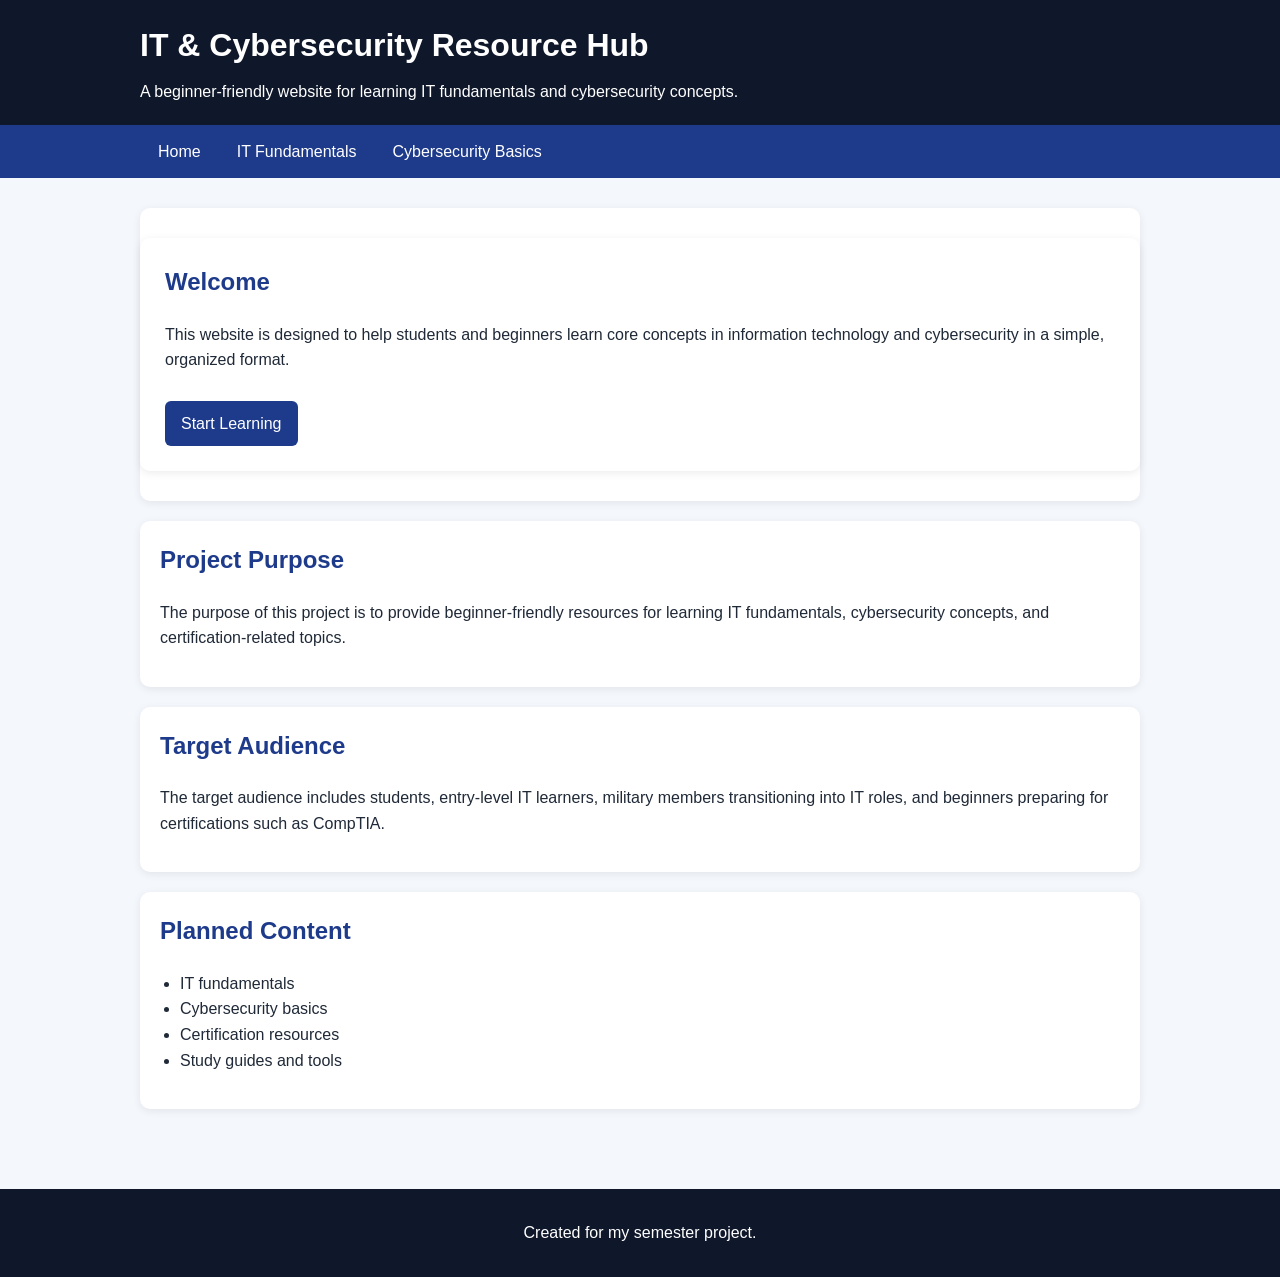
==== index.html @ 65632425 "Fixed a Bug I accidentally ".html.html"" ====
<!DOCTYPE html>
<html lang="en">
<head>
  <meta charset="UTF-8">
  <meta name="viewport" content="width=device-width, initial-scale=1.0">
  <title>Semester Project - IT & Cybersecurity Resource Hub</title>
  <link rel="stylesheet" href="style.css">
</head>
<body>
  <header>
    <div class="container">
      <h1>IT & Cybersecurity Resource Hub</h1>
      <p>A beginner-friendly website for learning IT fundamentals and cybersecurity concepts.</p>
    </div>
  </header>

  <nav>
    <div class="container">
      <ul>
        <li><a href="index.html">Home</a></li>
        <li><a href="fundamentals.html">IT Fundamentals</a></li>
        <li><a href="cybersecurity.html">Cybersecurity Basics</a></li>
      </ul>
    </div>
  </nav>

  <main>
    <div class="container">
      <section class="hero">
        <div class="hero-text">
          <h2>Welcome</h2>
          <p>
            This website is designed to help students and beginners learn core concepts in information
            technology and cybersecurity in a simple, organized format.
          </p>
          <a class="button-link" href="fundamentals.html">Start Learning</a>
        </div>
      </section>

      <section>
        <h2>Project Purpose</h2>
        <p>
          The purpose of this project is to provide beginner-friendly resources for learning IT
          fundamentals, cybersecurity concepts, and certification-related topics.
        </p>
      </section>

      <section>
        <h2>Target Audience</h2>
        <p>
          The target audience includes students, entry-level IT learners, military members transitioning
          into IT roles, and beginners preparing for certifications such as CompTIA.
        </p>
      </section>

      <section>
        <h2>Planned Content</h2>
        <ul>
          <li>IT fundamentals</li>
          <li>Cybersecurity basics</li>
          <li>Certification resources</li>
          <li>Study guides and tools</li>
        </ul>
      </section>
    </div>
  </main>

  <footer>
    <div class="container">
      <p>Created for my semester project.</p>
    </div>
  </footer>
</body>
</html>
---- style.css ----
* {
  box-sizing: border-box;
}

body {
  margin: 0;
  font-family: Arial, Helvetica, sans-serif;
  line-height: 1.6;
  background-color: #f4f7fb;
  color: #1f2937;
}

header {
  background-color: #0f172a;
  color: white;
  padding: 20px 0;
}

.container {
  width: 90%;
  max-width: 1000px;
  margin: 0 auto;
}

header h1 {
  margin: 0;
  font-size: 2rem;
}

header p {
  margin: 8px 0 0;
}

nav {
  background-color: #1e3a8a;
}

nav ul {
  list-style: none;
  margin: 0;
  padding: 0;
  display: flex;
  flex-wrap: wrap;
}

nav li {
  margin: 0;
}

nav a {
  display: block;
  color: white;
  text-decoration: none;
  padding: 14px 18px;
}

nav a:hover {
  background-color: #2563eb;
}

main {
  padding: 30px 0;
}

section,
.card {
  background: white;
  margin-bottom: 20px;
  padding: 20px;
  border-radius: 10px;
  box-shadow: 0 2px 8px rgba(0, 0, 0, 0.08);
}

h2 {
  color: #1e3a8a;
  margin-top: 0;
}

ul {
  padding-left: 20px;
}

footer {
  background-color: #0f172a;
  color: white;
  text-align: center;
  padding: 15px 0;
  margin-top: 30px;
}

.hero {
  padding: 30px 0;
}

.hero-text {
  background: white;
  padding: 25px;
  border-radius: 10px;
  box-shadow: 0 2px 8px rgba(0, 0, 0, 0.08);
}

.button-link {
  display: inline-block;
  margin-top: 12px;
  background-color: #1e3a8a;
  color: white;
  text-decoration: none;
  padding: 10px 16px;
  border-radius: 6px;
}

.button-link:hover {
  background-color: #2563eb;
}

@media (max-width: 600px) {
  header h1 {
    font-size: 1.5rem;
  }

  nav ul {
    flex-direction: column;
  }
}
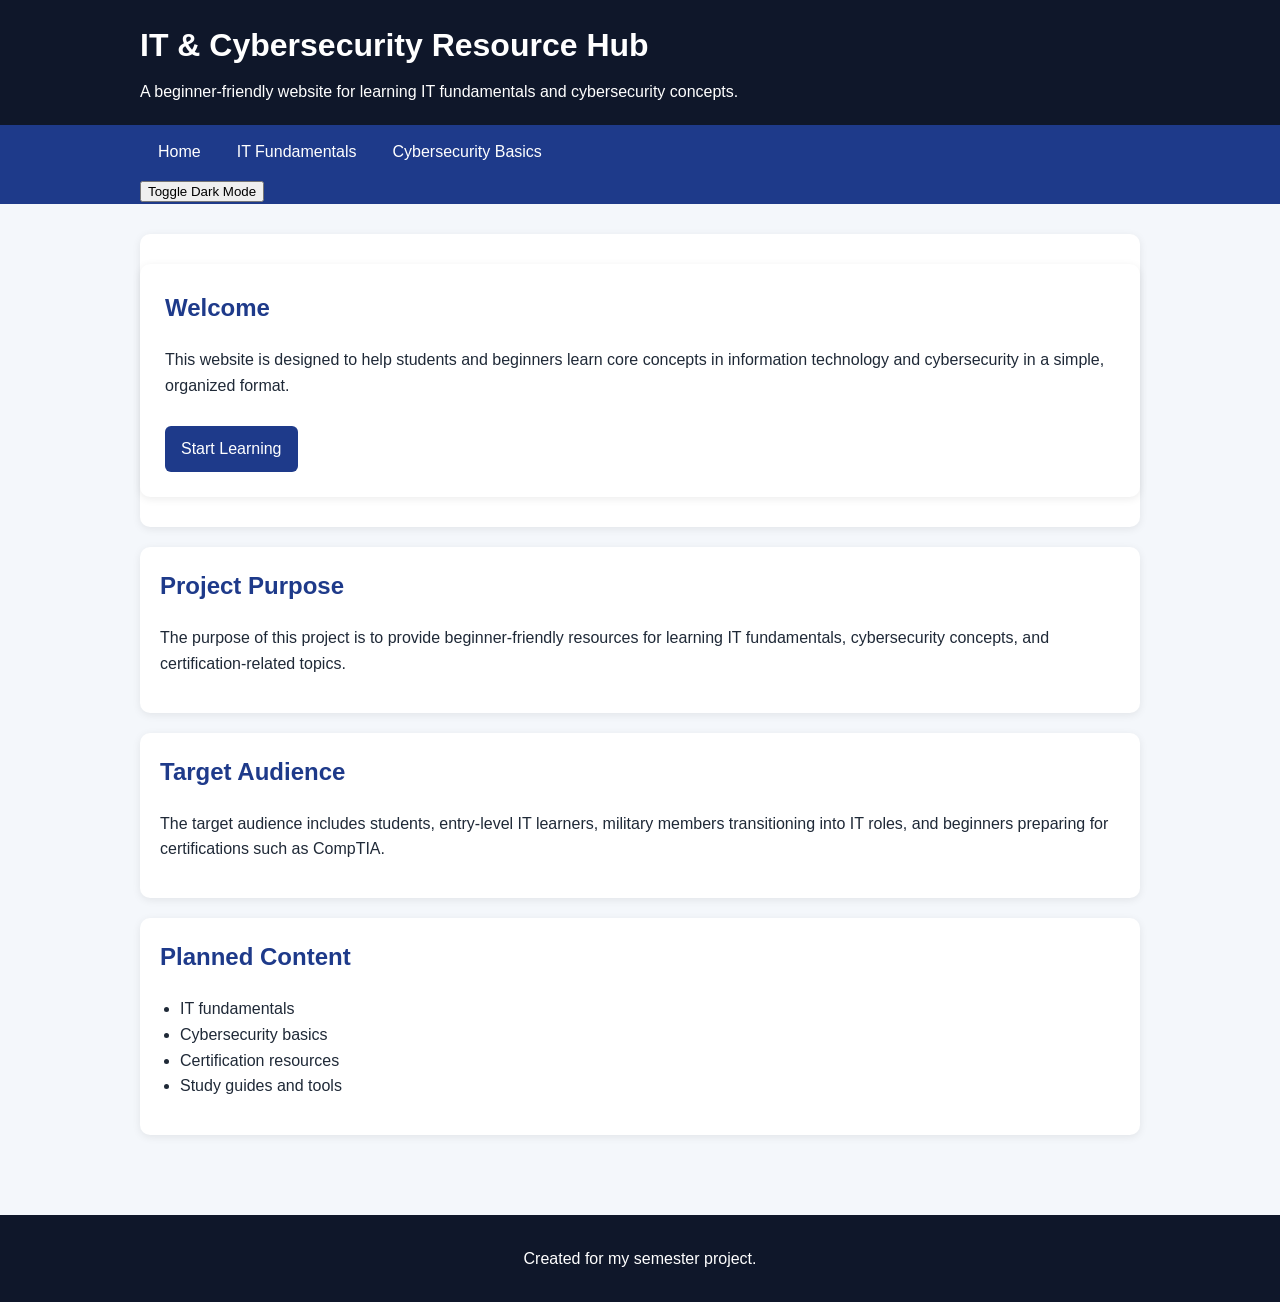
==== commit 4d6ed9ae: "Index Adding Feature" ====
--- a/index.html
+++ b/index.html
@@ -15,12 +15,13 @@
   </header>
 
   <nav>
-    <div class="container">
+    <div class="container nav-container">
       <ul>
         <li><a href="index.html">Home</a></li>
         <li><a href="fundamentals.html">IT Fundamentals</a></li>
         <li><a href="cybersecurity.html">Cybersecurity Basics</a></li>
       </ul>
+      <button id="theme-toggle">Toggle Dark Mode</button>
     </div>
   </nav>
 
@@ -30,8 +31,8 @@
         <div class="hero-text">
           <h2>Welcome</h2>
           <p>
-            This website is designed to help students and beginners learn core concepts in information
-            technology and cybersecurity in a simple, organized format.
+            This website is designed to help students and beginners learn core concepts in
+            information technology and cybersecurity in a simple, organized format.
           </p>
           <a class="button-link" href="fundamentals.html">Start Learning</a>
         </div>
@@ -48,8 +49,8 @@
       <section>
         <h2>Target Audience</h2>
         <p>
-          The target audience includes students, entry-level IT learners, military members transitioning
-          into IT roles, and beginners preparing for certifications such as CompTIA.
+          The target audience includes students, entry-level IT learners, military members
+          transitioning into IT roles, and beginners preparing for certifications such as CompTIA.
         </p>
       </section>
 
@@ -70,5 +71,23 @@
       <p>Created for my semester project.</p>
     </div>
   </footer>
+
+  <script>
+    const toggleButton = document.getElementById("theme-toggle");
+
+    if (localStorage.getItem("theme") === "dark") {
+      document.body.classList.add("dark-mode");
+    }
+
+    toggleButton.addEventListener("click", () => {
+      document.body.classList.toggle("dark-mode");
+
+      if (document.body.classList.contains("dark-mode")) {
+        localStorage.setItem("theme", "dark");
+      } else {
+        localStorage.setItem("theme", "light");
+      }
+    });
+  </script>
 </body>
 </html>
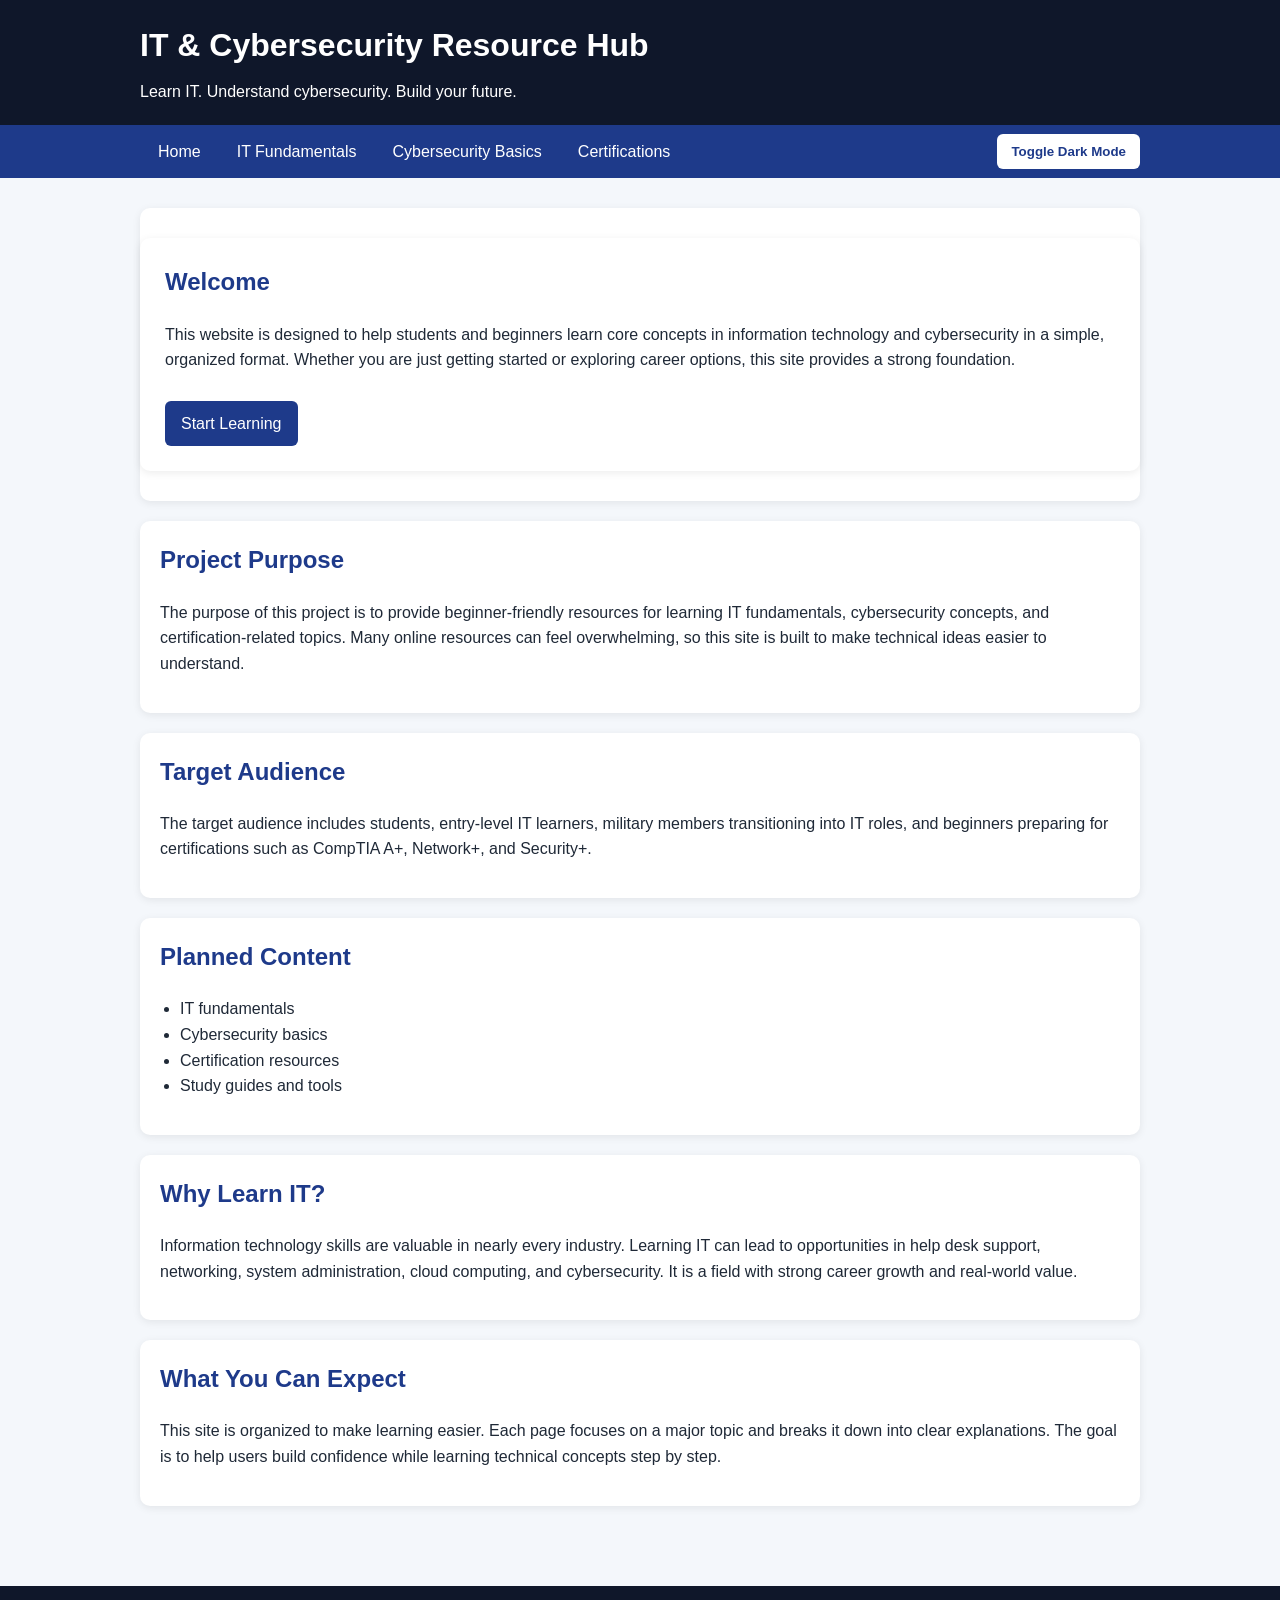
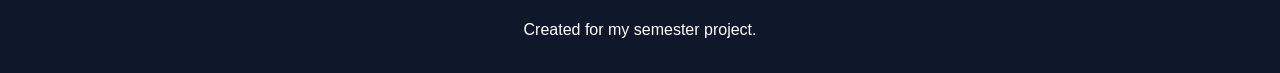
==== commit 232a53bd: "Updated Index Made it more of a now and relevant index setup" ====
--- a/index.html
+++ b/index.html
@@ -3,14 +3,14 @@
 <head>
   <meta charset="UTF-8">
   <meta name="viewport" content="width=device-width, initial-scale=1.0">
-  <title>Semester Project - IT & Cybersecurity Resource Hub</title>
+  <title>IT & Cybersecurity Resource Hub</title>
   <link rel="stylesheet" href="style.css">
 </head>
 <body>
   <header>
     <div class="container">
       <h1>IT & Cybersecurity Resource Hub</h1>
-      <p>A beginner-friendly website for learning IT fundamentals and cybersecurity concepts.</p>
+      <p>Learn IT. Understand cybersecurity. Build your future.</p>
     </div>
   </header>
 
@@ -20,6 +20,7 @@
         <li><a href="index.html">Home</a></li>
         <li><a href="fundamentals.html">IT Fundamentals</a></li>
         <li><a href="cybersecurity.html">Cybersecurity Basics</a></li>
+        <li><a href="certifications.html">Certifications</a></li>
       </ul>
       <button id="theme-toggle">Toggle Dark Mode</button>
     </div>
@@ -32,7 +33,9 @@
           <h2>Welcome</h2>
           <p>
             This website is designed to help students and beginners learn core concepts in
-            information technology and cybersecurity in a simple, organized format.
+            information technology and cybersecurity in a simple, organized format. Whether
+            you are just getting started or exploring career options, this site provides a
+            strong foundation.
           </p>
           <a class="button-link" href="fundamentals.html">Start Learning</a>
         </div>
@@ -42,7 +45,9 @@
         <h2>Project Purpose</h2>
         <p>
           The purpose of this project is to provide beginner-friendly resources for learning IT
-          fundamentals, cybersecurity concepts, and certification-related topics.
+          fundamentals, cybersecurity concepts, and certification-related topics. Many online
+          resources can feel overwhelming, so this site is built to make technical ideas easier
+          to understand.
         </p>
       </section>
 
@@ -50,7 +55,8 @@
         <h2>Target Audience</h2>
         <p>
           The target audience includes students, entry-level IT learners, military members
-          transitioning into IT roles, and beginners preparing for certifications such as CompTIA.
+          transitioning into IT roles, and beginners preparing for certifications such as
+          CompTIA A+, Network+, and Security+.
         </p>
       </section>
 
@@ -62,6 +68,24 @@
           <li>Certification resources</li>
           <li>Study guides and tools</li>
         </ul>
+      </section>
+
+      <section>
+        <h2>Why Learn IT?</h2>
+        <p>
+          Information technology skills are valuable in nearly every industry. Learning IT can
+          lead to opportunities in help desk support, networking, system administration, cloud
+          computing, and cybersecurity. It is a field with strong career growth and real-world value.
+        </p>
+      </section>
+
+      <section>
+        <h2>What You Can Expect</h2>
+        <p>
+          This site is organized to make learning easier. Each page focuses on a major topic and
+          breaks it down into clear explanations. The goal is to help users build confidence while
+          learning technical concepts step by step.
+        </p>
       </section>
     </div>
   </main>
--- a/style.css
+++ b/style.css
@@ -35,6 +35,13 @@
   background-color: #1e3a8a;
 }
 
+.nav-container {
+  display: flex;
+  justify-content: space-between;
+  align-items: center;
+  flex-wrap: wrap;
+}
+
 nav ul {
   list-style: none;
   margin: 0;
@@ -56,6 +63,21 @@
 
 nav a:hover {
   background-color: #2563eb;
+}
+
+#theme-toggle {
+  background-color: white;
+  color: #1e3a8a;
+  border: none;
+  padding: 10px 14px;
+  border-radius: 6px;
+  cursor: pointer;
+  font-weight: bold;
+  margin: 8px 0;
+}
+
+#theme-toggle:hover {
+  background-color: #dbeafe;
 }
 
 main {
@@ -113,6 +135,39 @@
   background-color: #2563eb;
 }
 
+body.dark-mode {
+  background-color: #0b1120;
+  color: #e5e7eb;
+}
+
+body.dark-mode header {
+  background-color: #020617;
+}
+
+body.dark-mode nav {
+  background-color: #111827;
+}
+
+body.dark-mode section,
+body.dark-mode .card,
+body.dark-mode .hero-text {
+  background-color: #1f2937;
+  color: #e5e7eb;
+}
+
+body.dark-mode h2 {
+  color: #93c5fd;
+}
+
+body.dark-mode footer {
+  background-color: #020617;
+}
+
+body.dark-mode #theme-toggle {
+  background-color: #334155;
+  color: white;
+}
+
 @media (max-width: 600px) {
   header h1 {
     font-size: 1.5rem;
@@ -121,4 +176,8 @@
   nav ul {
     flex-direction: column;
   }
+
+  .nav-container {
+    align-items: flex-start;
+  }
 }
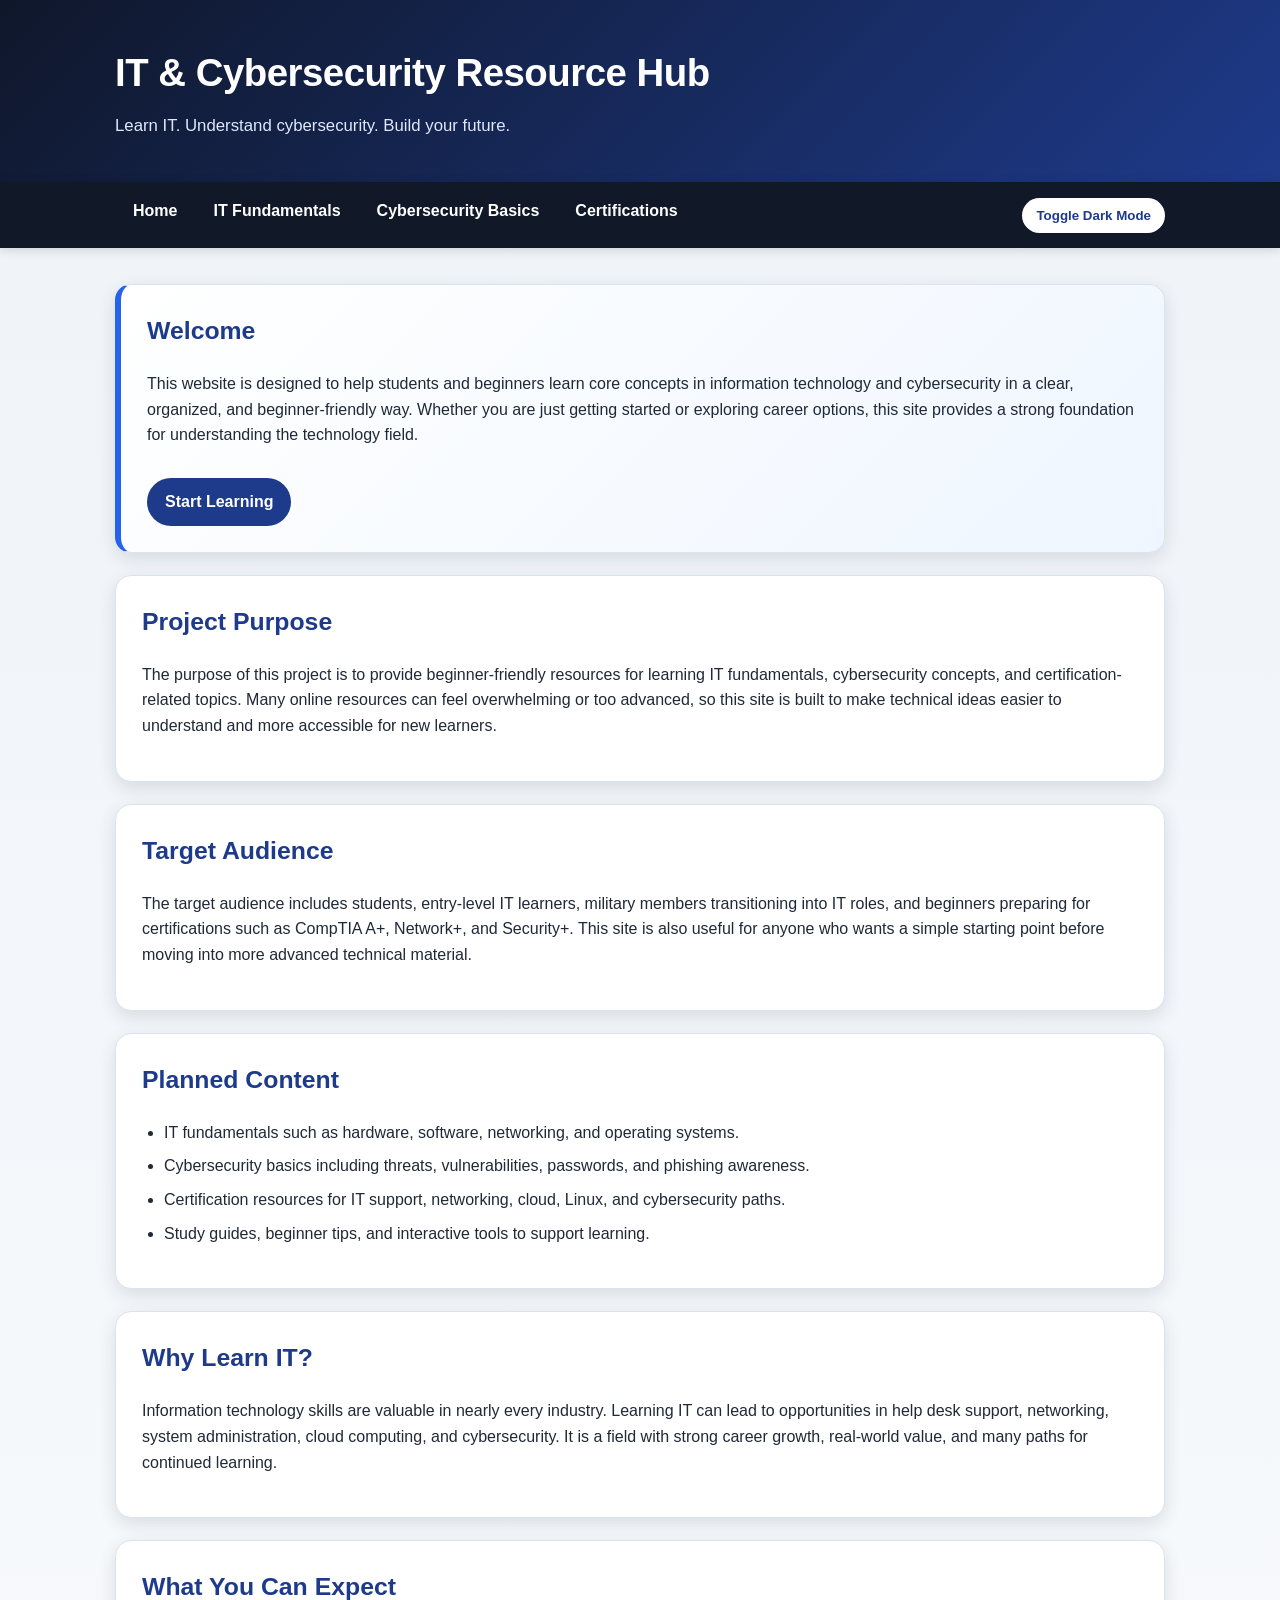
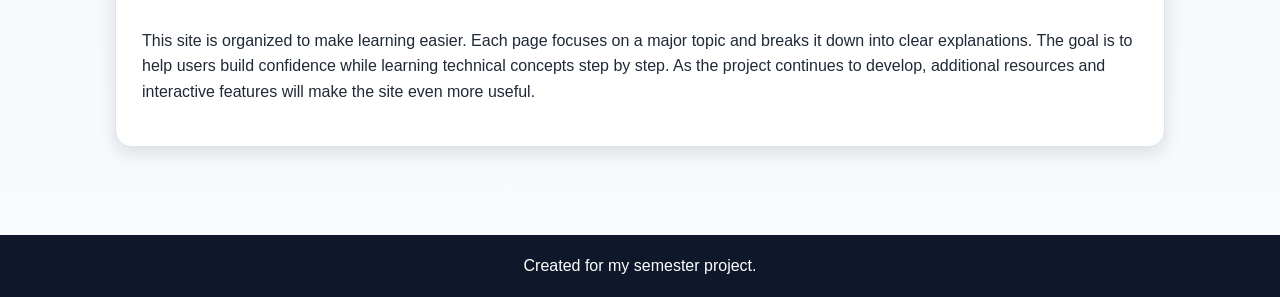
==== commit a7ce9576: "Final Index Hopefully" ====
--- a/index.html
+++ b/index.html
@@ -33,9 +33,9 @@
           <h2>Welcome</h2>
           <p>
             This website is designed to help students and beginners learn core concepts in
-            information technology and cybersecurity in a simple, organized format. Whether
-            you are just getting started or exploring career options, this site provides a
-            strong foundation.
+            information technology and cybersecurity in a clear, organized, and beginner-friendly way.
+            Whether you are just getting started or exploring career options, this site provides a
+            strong foundation for understanding the technology field.
           </p>
           <a class="button-link" href="fundamentals.html">Start Learning</a>
         </div>
@@ -46,8 +46,8 @@
         <p>
           The purpose of this project is to provide beginner-friendly resources for learning IT
           fundamentals, cybersecurity concepts, and certification-related topics. Many online
-          resources can feel overwhelming, so this site is built to make technical ideas easier
-          to understand.
+          resources can feel overwhelming or too advanced, so this site is built to make technical
+          ideas easier to understand and more accessible for new learners.
         </p>
       </section>
 
@@ -56,17 +56,18 @@
         <p>
           The target audience includes students, entry-level IT learners, military members
           transitioning into IT roles, and beginners preparing for certifications such as
-          CompTIA A+, Network+, and Security+.
+          CompTIA A+, Network+, and Security+. This site is also useful for anyone who wants
+          a simple starting point before moving into more advanced technical material.
         </p>
       </section>
 
       <section>
         <h2>Planned Content</h2>
         <ul>
-          <li>IT fundamentals</li>
-          <li>Cybersecurity basics</li>
-          <li>Certification resources</li>
-          <li>Study guides and tools</li>
+          <li>IT fundamentals such as hardware, software, networking, and operating systems.</li>
+          <li>Cybersecurity basics including threats, vulnerabilities, passwords, and phishing awareness.</li>
+          <li>Certification resources for IT support, networking, cloud, Linux, and cybersecurity paths.</li>
+          <li>Study guides, beginner tips, and interactive tools to support learning.</li>
         </ul>
       </section>
 
@@ -75,7 +76,8 @@
         <p>
           Information technology skills are valuable in nearly every industry. Learning IT can
           lead to opportunities in help desk support, networking, system administration, cloud
-          computing, and cybersecurity. It is a field with strong career growth and real-world value.
+          computing, and cybersecurity. It is a field with strong career growth, real-world value,
+          and many paths for continued learning.
         </p>
       </section>
 
@@ -84,7 +86,8 @@
         <p>
           This site is organized to make learning easier. Each page focuses on a major topic and
           breaks it down into clear explanations. The goal is to help users build confidence while
-          learning technical concepts step by step.
+          learning technical concepts step by step. As the project continues to develop, additional
+          resources and interactive features will make the site even more useful.
         </p>
       </section>
     </div>
--- a/style.css
+++ b/style.css
@@ -1,38 +1,58 @@
 * {
   box-sizing: border-box;
+}
+
+:root {
+  --navy: #0f172a;
+  --blue: #1e3a8a;
+  --bright-blue: #2563eb;
+  --light-blue: #dbeafe;
+  --background: #eef3f8;
+  --card: #ffffff;
+  --text: #1f2937;
+  --muted: #475569;
+  --border: #dbe3ee;
+  --shadow: rgba(15, 23, 42, 0.12);
 }
 
 body {
   margin: 0;
   font-family: Arial, Helvetica, sans-serif;
   line-height: 1.6;
-  background-color: #f4f7fb;
-  color: #1f2937;
+  background: linear-gradient(180deg, #eef3f8 0%, #f8fafc 100%);
+  color: var(--text);
 }
 
 header {
-  background-color: #0f172a;
-  color: white;
-  padding: 20px 0;
+  background: linear-gradient(135deg, #0f172a, #1e3a8a);
+  color: white;
+  padding: 42px 0;
 }
 
 .container {
   width: 90%;
-  max-width: 1000px;
+  max-width: 1050px;
   margin: 0 auto;
 }
 
 header h1 {
   margin: 0;
-  font-size: 2rem;
+  font-size: 2.4rem;
+  letter-spacing: -0.5px;
 }
 
 header p {
-  margin: 8px 0 0;
+  margin: 10px 0 0;
+  font-size: 1.05rem;
+  color: #e0e7ff;
 }
 
 nav {
-  background-color: #1e3a8a;
+  background-color: #111827;
+  position: sticky;
+  top: 0;
+  z-index: 10;
+  box-shadow: 0 2px 10px rgba(0, 0, 0, 0.15);
 }
 
 .nav-container {
@@ -47,111 +67,198 @@
   margin: 0;
   padding: 0;
   display: flex;
-  flex-wrap: wrap;
-}
-
-nav li {
-  margin: 0;
 }
 
 nav a {
   display: block;
   color: white;
   text-decoration: none;
-  padding: 14px 18px;
+  padding: 16px 18px;
+  font-weight: bold;
+  transition: background-color 0.2s ease, color 0.2s ease;
 }
 
 nav a:hover {
-  background-color: #2563eb;
+  background-color: var(--bright-blue);
 }
 
 #theme-toggle {
   background-color: white;
-  color: #1e3a8a;
+  color: var(--blue);
   border: none;
   padding: 10px 14px;
-  border-radius: 6px;
+  border-radius: 999px;
   cursor: pointer;
   font-weight: bold;
   margin: 8px 0;
+  transition: transform 0.2s ease, background-color 0.2s ease;
 }
 
 #theme-toggle:hover {
-  background-color: #dbeafe;
+  background-color: var(--light-blue);
+  transform: translateY(-1px);
 }
 
 main {
-  padding: 30px 0;
+  padding: 36px 0;
 }
 
 section,
 .card {
-  background: white;
-  margin-bottom: 20px;
-  padding: 20px;
-  border-radius: 10px;
-  box-shadow: 0 2px 8px rgba(0, 0, 0, 0.08);
+  background: var(--card);
+  margin-bottom: 22px;
+  padding: 26px;
+  border-radius: 16px;
+  box-shadow: 0 6px 18px var(--shadow);
+  border: 1px solid var(--border);
+}
+
+.hero {
+  background: linear-gradient(135deg, #ffffff, #eff6ff);
+  border-left: 6px solid var(--bright-blue);
+}
+
+.hero-text {
+  background: transparent;
+  box-shadow: none;
+  border: none;
+  padding: 0;
 }
 
 h2 {
-  color: #1e3a8a;
+  color: var(--blue);
   margin-top: 0;
+  font-size: 1.55rem;
+}
+
+p {
+  color: var(--text);
 }
 
 ul {
-  padding-left: 20px;
-}
-
-footer {
-  background-color: #0f172a;
-  color: white;
-  text-align: center;
-  padding: 15px 0;
-  margin-top: 30px;
-}
-
-.hero {
-  padding: 30px 0;
-}
-
-.hero-text {
-  background: white;
-  padding: 25px;
-  border-radius: 10px;
-  box-shadow: 0 2px 8px rgba(0, 0, 0, 0.08);
+  padding-left: 22px;
+}
+
+li {
+  margin-bottom: 8px;
 }
 
 .button-link {
   display: inline-block;
-  margin-top: 12px;
-  background-color: #1e3a8a;
+  margin-top: 14px;
+  background-color: var(--blue);
   color: white;
   text-decoration: none;
-  padding: 10px 16px;
-  border-radius: 6px;
+  padding: 11px 18px;
+  border-radius: 999px;
+  font-weight: bold;
+  transition: background-color 0.2s ease, transform 0.2s ease;
 }
 
 .button-link:hover {
-  background-color: #2563eb;
+  background-color: var(--bright-blue);
+  transform: translateY(-1px);
+}
+
+.search-box {
+  width: 100%;
+  padding: 13px;
+  border: 2px solid var(--blue);
+  border-radius: 10px;
+  font-size: 1rem;
+  margin-top: 10px;
+}
+
+.search-box:focus {
+  outline: none;
+  border-color: var(--bright-blue);
+  box-shadow: 0 0 8px rgba(37, 99, 235, 0.35);
+}
+
+.filter-row {
+  display: flex;
+  gap: 16px;
+  flex-wrap: wrap;
+  margin-top: 16px;
+}
+
+.filter-row div {
+  flex: 1;
+  min-width: 200px;
+}
+
+.filter-row label {
+  display: block;
+  font-weight: bold;
+  margin-bottom: 6px;
+  color: var(--blue);
+}
+
+.filter-select {
+  width: 100%;
+  padding: 11px;
+  border: 2px solid var(--blue);
+  border-radius: 10px;
+  font-size: 1rem;
+  background-color: white;
+}
+
+.tag-row {
+  margin: 8px 0 14px;
+}
+
+.tag {
+  display: inline-block;
+  background-color: var(--light-blue);
+  color: var(--blue);
+  padding: 6px 11px;
+  border-radius: 999px;
+  font-size: 0.85rem;
+  font-weight: bold;
+  margin-right: 6px;
+  margin-bottom: 6px;
+}
+
+footer {
+  background-color: var(--navy);
+  color: white;
+  text-align: center;
+  padding: 18px 0;
+  margin-top: 30px;
+}
+
+footer p {
+  color: white;
+  margin: 0;
 }
 
 body.dark-mode {
-  background-color: #0b1120;
+  background: linear-gradient(180deg, #020617 0%, #0b1120 100%);
   color: #e5e7eb;
 }
 
 body.dark-mode header {
+  background: linear-gradient(135deg, #020617, #111827);
+}
+
+body.dark-mode nav,
+body.dark-mode footer {
   background-color: #020617;
 }
 
-body.dark-mode nav {
+body.dark-mode section,
+body.dark-mode .card {
   background-color: #111827;
-}
-
-body.dark-mode section,
-body.dark-mode .card,
-body.dark-mode .hero-text {
-  background-color: #1f2937;
+  color: #e5e7eb;
+  border-color: #334155;
+}
+
+body.dark-mode .hero {
+  background: linear-gradient(135deg, #111827, #1e293b);
+}
+
+body.dark-mode p,
+body.dark-mode li {
   color: #e5e7eb;
 }
 
@@ -159,25 +266,56 @@
   color: #93c5fd;
 }
 
-body.dark-mode footer {
-  background-color: #020617;
-}
-
 body.dark-mode #theme-toggle {
   background-color: #334155;
   color: white;
 }
 
-@media (max-width: 600px) {
+body.dark-mode .search-box,
+body.dark-mode .filter-select {
+  background-color: #020617;
+  color: #e5e7eb;
+  border-color: #93c5fd;
+}
+
+body.dark-mode .filter-row label {
+  color: #93c5fd;
+}
+
+body.dark-mode .tag {
+  background-color: #334155;
+  color: #e5e7eb;
+}
+
+@media (max-width: 700px) {
+  header {
+    padding: 30px 0;
+  }
+
   header h1 {
-    font-size: 1.5rem;
+    font-size: 1.7rem;
   }
 
   nav ul {
     flex-direction: column;
+    width: 100%;
   }
 
   .nav-container {
     align-items: flex-start;
   }
+
+  nav a {
+    padding: 12px 14px;
+  }
+
+  #theme-toggle {
+    margin-left: 14px;
+    margin-bottom: 12px;
+  }
+
+  section,
+  .card {
+    padding: 20px;
+  }
 }
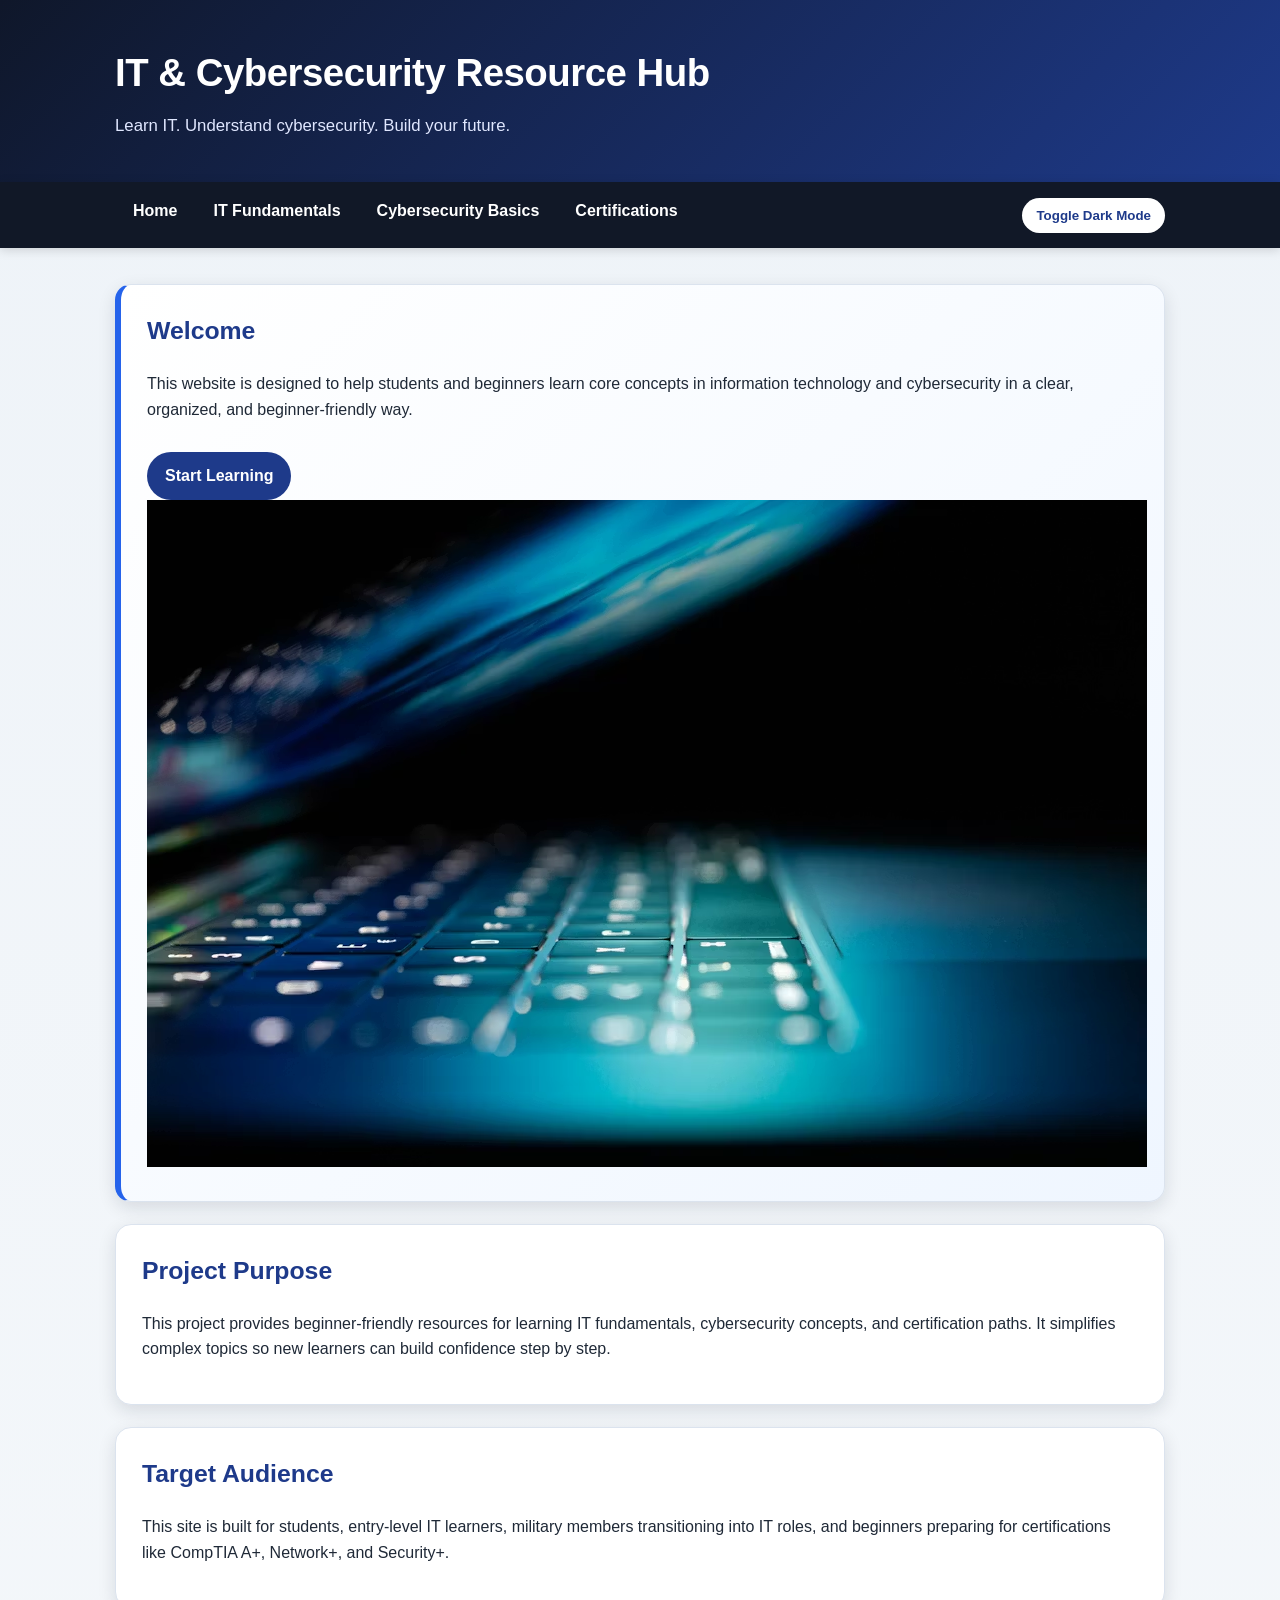
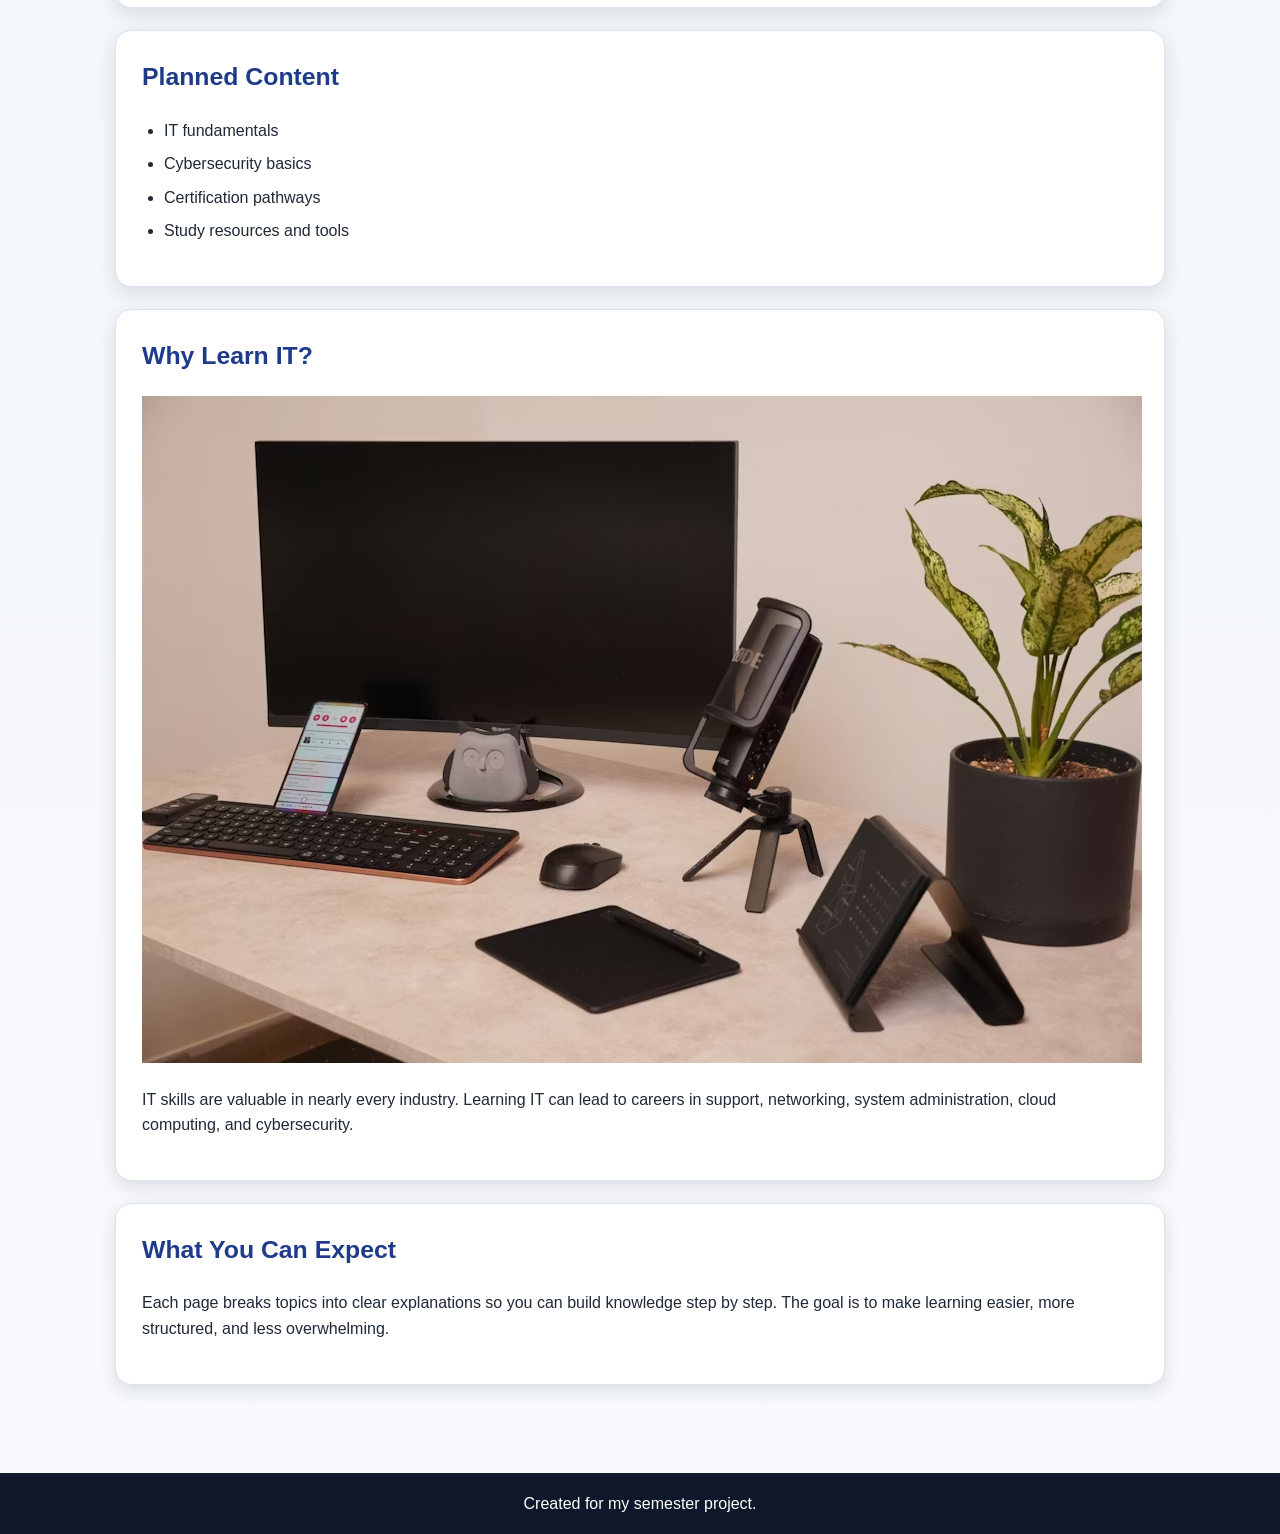
==== commit 8f1ab466: "Dazzle added" ====
--- a/index.html
+++ b/index.html
@@ -7,6 +7,7 @@
   <link rel="stylesheet" href="style.css">
 </head>
 <body>
+
   <header>
     <div class="container">
       <h1>IT & Cybersecurity Resource Hub</h1>
@@ -28,68 +29,74 @@
 
   <main>
     <div class="container">
-      <section class="hero">
+
+      <!-- HERO -->
+      <section class="hero hero-with-image">
         <div class="hero-text">
           <h2>Welcome</h2>
           <p>
             This website is designed to help students and beginners learn core concepts in
             information technology and cybersecurity in a clear, organized, and beginner-friendly way.
-            Whether you are just getting started or exploring career options, this site provides a
-            strong foundation for understanding the technology field.
           </p>
           <a class="button-link" href="fundamentals.html">Start Learning</a>
         </div>
+
+        <div class="hero-image">
+          <img src="images/cyber.jpg" alt="Cybersecurity">
+        </div>
       </section>
 
+      <!-- PURPOSE -->
       <section>
         <h2>Project Purpose</h2>
         <p>
-          The purpose of this project is to provide beginner-friendly resources for learning IT
-          fundamentals, cybersecurity concepts, and certification-related topics. Many online
-          resources can feel overwhelming or too advanced, so this site is built to make technical
-          ideas easier to understand and more accessible for new learners.
+          This project provides beginner-friendly resources for learning IT fundamentals,
+          cybersecurity concepts, and certification paths. It simplifies complex topics so
+          new learners can build confidence step by step.
         </p>
       </section>
 
+      <!-- AUDIENCE -->
       <section>
         <h2>Target Audience</h2>
         <p>
-          The target audience includes students, entry-level IT learners, military members
-          transitioning into IT roles, and beginners preparing for certifications such as
-          CompTIA A+, Network+, and Security+. This site is also useful for anyone who wants
-          a simple starting point before moving into more advanced technical material.
+          This site is built for students, entry-level IT learners, military members transitioning
+          into IT roles, and beginners preparing for certifications like CompTIA A+, Network+, and Security+.
         </p>
       </section>
 
+      <!-- CONTENT -->
       <section>
         <h2>Planned Content</h2>
         <ul>
-          <li>IT fundamentals such as hardware, software, networking, and operating systems.</li>
-          <li>Cybersecurity basics including threats, vulnerabilities, passwords, and phishing awareness.</li>
-          <li>Certification resources for IT support, networking, cloud, Linux, and cybersecurity paths.</li>
-          <li>Study guides, beginner tips, and interactive tools to support learning.</li>
+          <li>IT fundamentals</li>
+          <li>Cybersecurity basics</li>
+          <li>Certification pathways</li>
+          <li>Study resources and tools</li>
         </ul>
       </section>
 
+      <!-- WHY IT -->
       <section>
         <h2>Why Learn IT?</h2>
+
+        <img src="images/it.jpg" alt="IT workspace" class="section-img">
+
         <p>
-          Information technology skills are valuable in nearly every industry. Learning IT can
-          lead to opportunities in help desk support, networking, system administration, cloud
-          computing, and cybersecurity. It is a field with strong career growth, real-world value,
-          and many paths for continued learning.
+          IT skills are valuable in nearly every industry. Learning IT can lead to careers in
+          support, networking, system administration, cloud computing, and cybersecurity.
         </p>
       </section>
 
+      <!-- EXPECT -->
       <section>
         <h2>What You Can Expect</h2>
         <p>
-          This site is organized to make learning easier. Each page focuses on a major topic and
-          breaks it down into clear explanations. The goal is to help users build confidence while
-          learning technical concepts step by step. As the project continues to develop, additional
-          resources and interactive features will make the site even more useful.
+          Each page breaks topics into clear explanations so you can build knowledge step by step.
+          The goal is to make learning easier, more structured, and less overwhelming.
         </p>
       </section>
+
     </div>
   </main>
 
@@ -116,5 +123,6 @@
       }
     });
   </script>
+
 </body>
 </html>
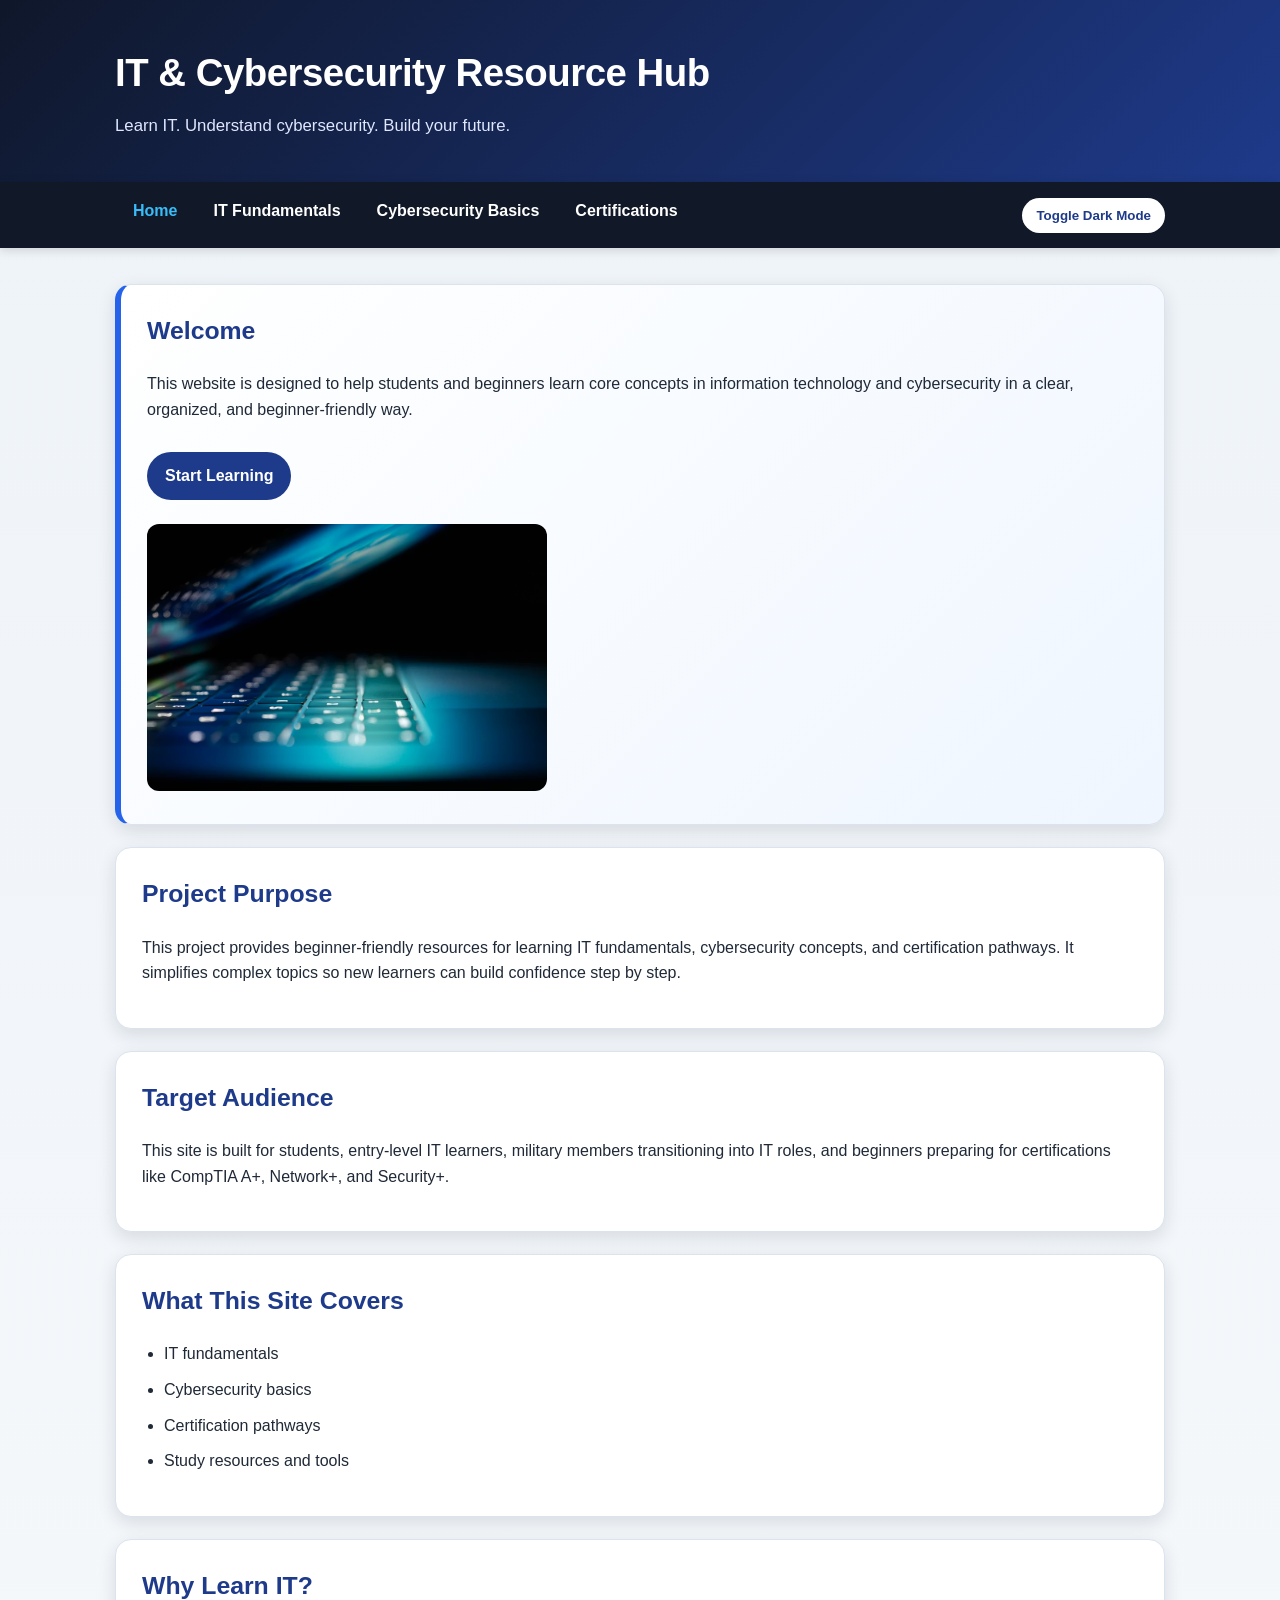
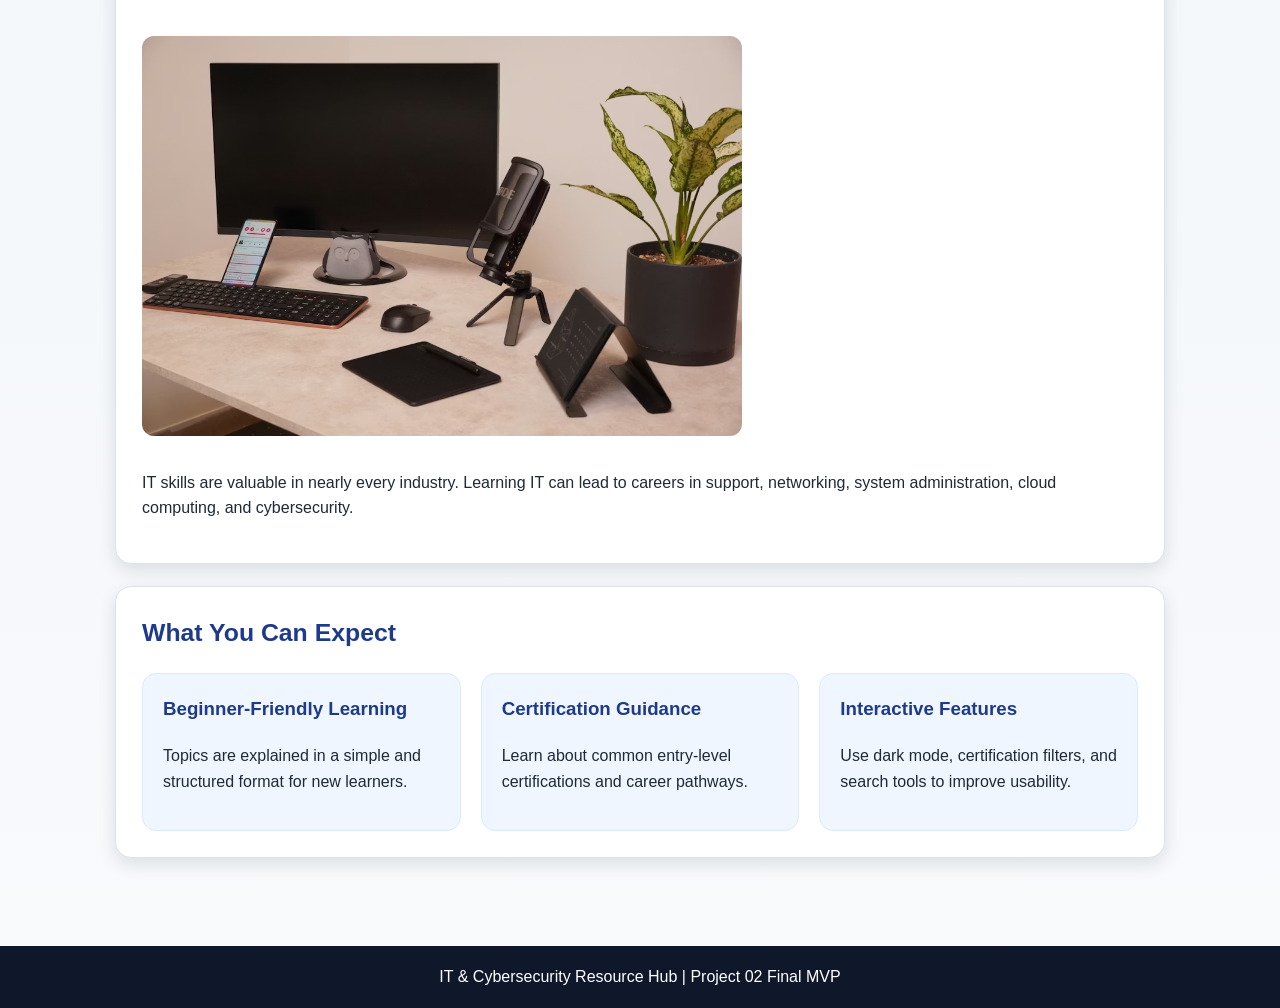
==== commit d4733e50: "Hopefully final index" ====
--- a/index.html
+++ b/index.html
@@ -18,7 +18,7 @@
   <nav>
     <div class="container nav-container">
       <ul>
-        <li><a href="index.html">Home</a></li>
+        <li><a href="index.html" class="active">Home</a></li>
         <li><a href="fundamentals.html">IT Fundamentals</a></li>
         <li><a href="cybersecurity.html">Cybersecurity Basics</a></li>
         <li><a href="certifications.html">Certifications</a></li>
@@ -38,6 +38,7 @@
             This website is designed to help students and beginners learn core concepts in
             information technology and cybersecurity in a clear, organized, and beginner-friendly way.
           </p>
+
           <a class="button-link" href="fundamentals.html">Start Learning</a>
         </div>
 
@@ -49,9 +50,10 @@
       <!-- PURPOSE -->
       <section>
         <h2>Project Purpose</h2>
+
         <p>
           This project provides beginner-friendly resources for learning IT fundamentals,
-          cybersecurity concepts, and certification paths. It simplifies complex topics so
+          cybersecurity concepts, and certification pathways. It simplifies complex topics so
           new learners can build confidence step by step.
         </p>
       </section>
@@ -59,16 +61,18 @@
       <!-- AUDIENCE -->
       <section>
         <h2>Target Audience</h2>
+
         <p>
           This site is built for students, entry-level IT learners, military members transitioning
           into IT roles, and beginners preparing for certifications like CompTIA A+, Network+, and Security+.
         </p>
       </section>
 
-      <!-- CONTENT -->
+      <!-- SITE CONTENT -->
       <section>
-        <h2>Planned Content</h2>
-        <ul>
+        <h2>What This Site Covers</h2>
+
+        <ul class="clean-list">
           <li>IT fundamentals</li>
           <li>Cybersecurity basics</li>
           <li>Certification pathways</li>
@@ -91,10 +95,31 @@
       <!-- EXPECT -->
       <section>
         <h2>What You Can Expect</h2>
-        <p>
-          Each page breaks topics into clear explanations so you can build knowledge step by step.
-          The goal is to make learning easier, more structured, and less overwhelming.
-        </p>
+
+        <div class="grid">
+
+          <div class="mini-card">
+            <h3>Beginner-Friendly Learning</h3>
+            <p>
+              Topics are explained in a simple and structured format for new learners.
+            </p>
+          </div>
+
+          <div class="mini-card">
+            <h3>Certification Guidance</h3>
+            <p>
+              Learn about common entry-level certifications and career pathways.
+            </p>
+          </div>
+
+          <div class="mini-card">
+            <h3>Interactive Features</h3>
+            <p>
+              Use dark mode, certification filters, and search tools to improve usability.
+            </p>
+          </div>
+
+        </div>
       </section>
 
     </div>
@@ -102,7 +127,7 @@
 
   <footer>
     <div class="container">
-      <p>Created for my semester project.</p>
+      <p>IT & Cybersecurity Resource Hub | Project 02 Final MVP</p>
     </div>
   </footer>
 
--- a/style.css
+++ b/style.css
@@ -318,4 +318,69 @@
   .card {
     padding: 20px;
   }
+}
+.hero-with-image {
+  display: flex;
+  align-items: center;
+  gap: 24px;
+  flex-wrap: wrap;
+}
+
+.hero-image img {
+  width: 100%;
+  max-width: 400px;
+  border-radius: 12px;
+}
+
+.section-img {
+  width: 100%;
+  max-width: 600px;
+  border-radius: 12px;
+  margin: 10px 0;
+}
+.active {
+  color: #38bdf8 !important;
+}
+
+.grid {
+  display: grid;
+  grid-template-columns: repeat(auto-fit, minmax(220px, 1fr));
+  gap: 20px;
+}
+
+.mini-card {
+  background: #eff6ff;
+  padding: 20px;
+  border-radius: 14px;
+  border: 1px solid #dbeafe;
+}
+
+.mini-card h3 {
+  margin-top: 0;
+  color: var(--blue);
+}
+
+.clean-list {
+  padding-left: 22px;
+}
+
+.clean-list li {
+  margin-bottom: 10px;
+}
+
+.tip-box {
+  background-color: #eff6ff;
+  border-left: 5px solid var(--bright-blue);
+  padding: 20px;
+  border-radius: 12px;
+  margin-top: 20px;
+}
+
+body.dark-mode .mini-card {
+  background-color: #1e293b;
+  border-color: #334155;
+}
+
+body.dark-mode .tip-box {
+  background-color: #1e293b;
 }
